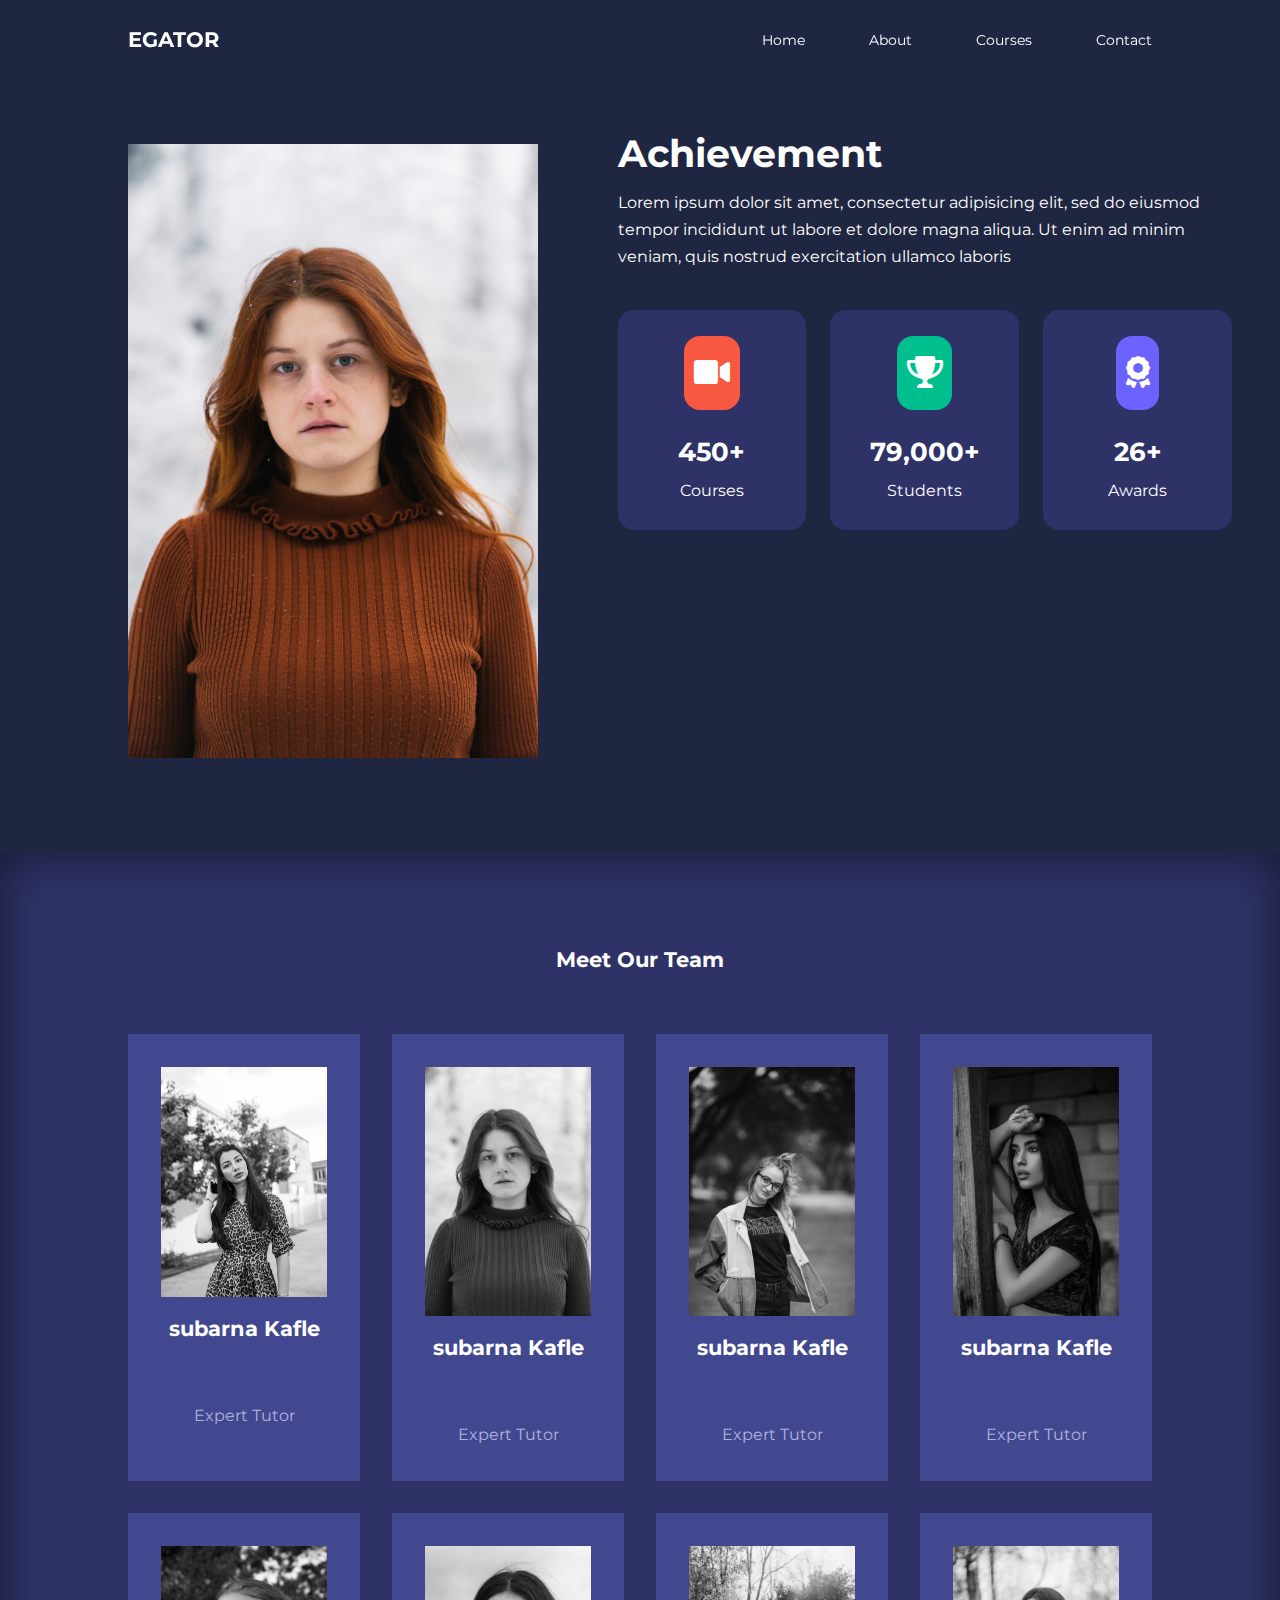
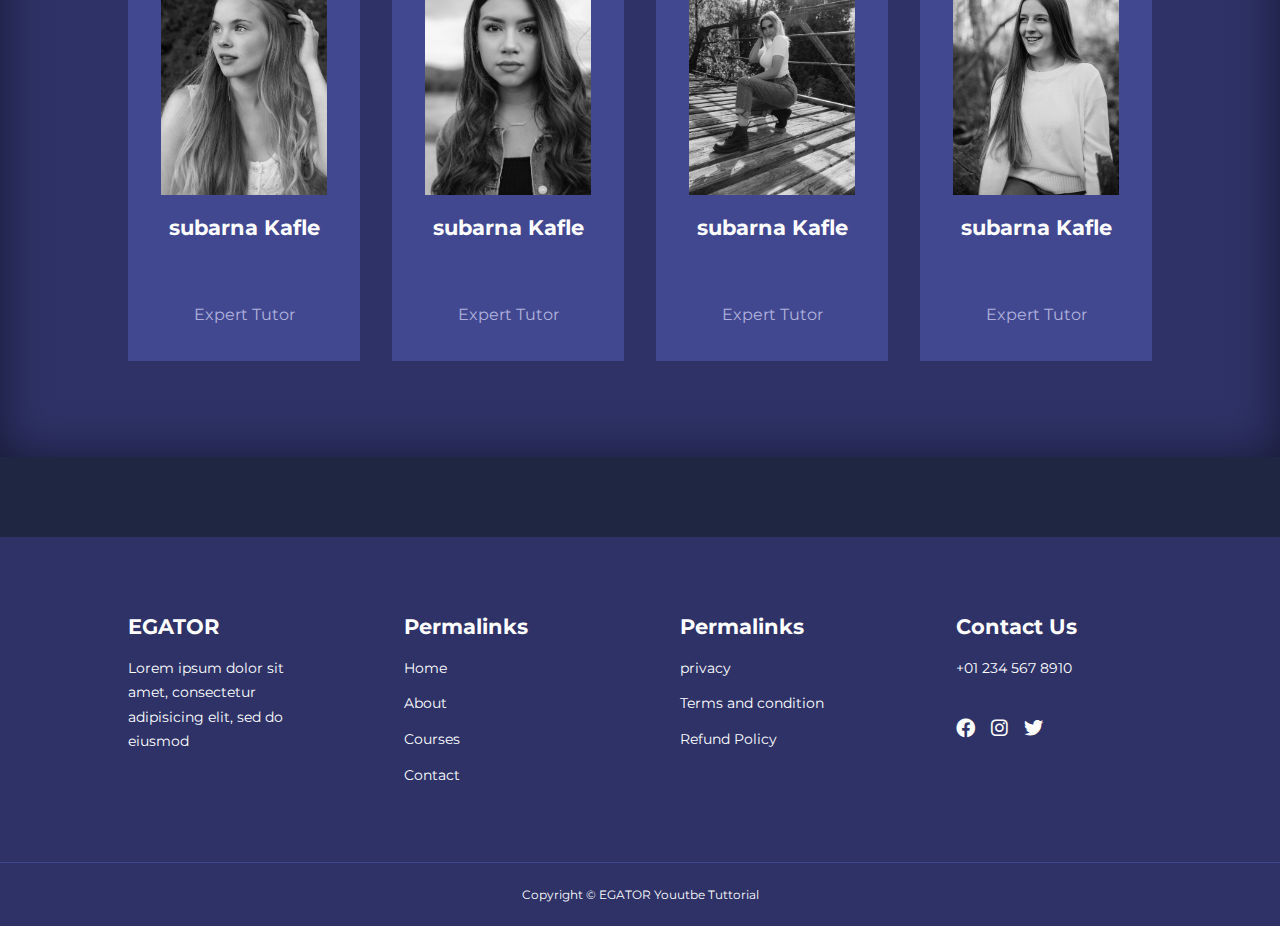
==== about.html @ 4f370e4e "initial commit" ====
<!DOCTYPE html>
<html>
<head>
    <meta charset='utf-8'>
    <meta http-equiv='X-UA-Compatible' content='IE=edge'>
    <title>Page Title</title>
    <meta name='viewport' content='width=device-width, initial-scale=1'>
    <title>Responsive Mutipage Education website Using HTML, CSS & javascript</title>
    <link rel="stylesheet" href="https://cdnjs.cloudflare.com/ajax/libs/font-awesome/6.0.0/css/all.min.css" integrity="sha512-9usAa10IRO0HhonpyAIVpjrylPvoDwiPUiKdWk5t3PyolY1cOd4DSE0Ga+ri4AuTroPR5aQvXU9xC6qOPnzFeg==" crossorigin="anonymous" referrerpolicy="no-referrer" />

     
     <link href="https://fonts.googleapis.com/css2?family=Cedarville+Cursive&family=Grenze+Gotisch:wght@500&family=Josefin+Sans:wght@300&family=Montserrat:ital,wght@0,100;0,400;0,500;1,300;1,400&family=Poppins:ital,wght@0,200;0,500;0,600;1,400;1,500;1,600&family=Roboto+Mono:wght@100&family=Rowdies:wght@300;700&display=swap" rel="stylesheet">







     <link rel='stylesheet' type='text/css' media='screen' href='style/style.css'>
     <link rel="stylesheet" type="text/css" href="style/about.css">
</head>
<body>
    <nav>
        <div class="container nav_container ">
            <a href="index.html"><h4>EGATOR</h4></a>
            <ul class="nav_menu">
               <li><a href="index.html">Home</a></li>
               <li><a href="about.html">About</a></li>
               <li><a href="courses.html">Courses</a></li>
               <li><a href="contact.html">Contact</a></li> 
            </ul>
               <button id="open-menu-btn">
                   <i class="fa-solid fa-bars"></i>
               </button>
             <button id="close-menu-btn">
                   <i class="fa-solid fa-x"></i>
               </button>
        </div>
    </nav>

    <section class="about_achievements">
        <div class="container about_achievements-container">
            <div class="about_achievements-left">
                <img src="image/p2.jpg">
            </div>
            <div class="about_achievements-right">
               <h1>Achievement</h1> 
               <p>Lorem ipsum dolor sit amet, consectetur adipisicing elit, sed do eiusmod
               tempor incididunt ut labore et dolore magna aliqua. Ut enim ad minim veniam,
               quis nostrud exercitation ullamco laboris 
               </p>
               <div class="achievements_cards">
                  <article class="achievement_card">
                      <span class="achievement_icon">
                          <i class="fa-solid fa-video"></i>
                      </span>
                      <h3>450+</h3>
                      <p>Courses</p>
                  </article> 
                  <article class="achievement_card">
                      <span class="achievement_icon">
                         <i class="fa-solid fa-trophy"></i>
                      </span>
                      <h3>79,000+</h3>
                      <p>Students</p>
                  </article> 
                  <article class="achievement_card">
                      <span class="achievement_icon">
                         <i class="fa-solid fa-award"></i>
                      </span>
                      <h3>26+</h3>
                      <p>Awards</p>
                  </article> 
               </div>
            </div>
        </div>

        
    </section>






    <section class="team">
             <h4>Meet Our Team</h4>
             <div class="container team_container">
                 <article class="team_member">
                     <div class="team_member-image">
                        <img src="image/p1.jpg"> 
                     </div>
                     <div class="team_member-info">
                       <h4>subarna Kafle</h4>
                       <p>Expert Tutor</p>  
                     </div>
                     <div class="team_member-socials">
                        <a href="https//instagram.com" target="_blank"><i class="fa-brands fa-instagram"></i></a> 
                        <a href="https//twitter.com" target="_blank"><i class="fa-brands fa-twitter"></i></a> 
                        <a href="https//linkedin.com" target="_blank"><i class="fa-brands fa-linkedin-in"></i></a> 
                     </div>
                 </article>
                  <article class="team_member">
                     <div class="team_member-image">
                        <img src="image/p2.jpg"> 
                     </div>
                     <div class="team_member-info">
                       <h4>subarna Kafle</h4>
                       <p>Expert Tutor</p>  
                     </div>
                     <div class="team_member-socials">
                        <a href="https//instagram.com" target="_blank"><i class="fa-brands fa-instagram"></i></a> 
                        <a href="https//twitter.com" target="_blank"><i class="fa-brands fa-twitter"></i></a> 
                        <a href="https//linkedin.com" target="_blank"><i class="fa-brands fa-linkedin-in"></i></a> 
                     </div>
                 </article>
                  <article class="team_member">
                     <div class="team_member-image">
                        <img src="image/p3.jpg"> 
                     </div>
                     <div class="team_member-info">
                       <h4>subarna Kafle</h4>
                       <p>Expert Tutor</p>  
                     </div>
                     <div class="team_member-socials">
                        <a href="https//instagram.com" target="_blank"><i class="fa-brands fa-instagram"></i></a> 
                        <a href="https//twitter.com" target="_blank"><i class="fa-brands fa-twitter"></i></a> 
                        <a href="https//linkedin.com" target="_blank"><i class="fa-brands fa-linkedin-in"></i></a> 
                     </div>
                      </article>
                  <article class="team_member">
                     <div class="team_member-image">
                        <img src="image/p4.jpg"> 
                     </div>
                     <div class="team_member-info">
                       <h4>subarna Kafle</h4>
                       <p>Expert Tutor</p>  
                     </div>
                     <div class="team_member-socials">
                        <a href="https//instagram.com" target="_blank"><i class="fa-brands fa-instagram"></i></a> 
                        <a href="https//twitter.com" target="_blank"><i class="fa-brands fa-twitter"></i></a> 
                        <a href="https//linkedin.com" target="_blank"><i class="fa-brands fa-linkedin-in"></i></a> 
                     </div>
                 </article>
                  <article class="team_member">
                     <div class="team_member-image">
                        <img src="image/p5.jpg"> 
                     </div>
                     <div class="team_member-info">
                       <h4>subarna Kafle</h4>
                       <p>Expert Tutor</p>  
                     </div>
                     <div class="team_member-socials">
                        <a href="https//instagram.com" target="_blank"><i class="fa-brands fa-instagram"></i></a> 
                        <a href="https//twitter.com" target="_blank"><i class="fa-brands fa-twitter"></i></a> 
                        <a href="https//linkedin.com" target="_blank"><i class="fa-brands fa-linkedin-in"></i></a> 
                     </div>
                 </article>
                  <article class="team_member">
                     <div class="team_member-image">
                        <img src="image/p9.jpg"> 
                     </div>
                     <div class="team_member-info">
                       <h4>subarna Kafle</h4>
                       <p>Expert Tutor</p>  
                        </div>
                     <div class="team_member-socials">
                        <a href="https//instagram.com" target="_blank"><i class="fa-brands fa-instagram"></i></a> 
                        <a href="https//twitter.com" target="_blank"><i class="fa-brands fa-twitter"></i></a> 
                        <a href="https//linkedin.com" target="_blank"><i class="fa-brands fa-linkedin-in"></i></a> 
                     </div>
                 </article>
                  <article class="team_member">
                     <div class="team_member-image">
                        <img src="image/p10.jpg"> 
                     </div>
                     <div class="team_member-info">
                       <h4>subarna Kafle</h4>
                       <p>Expert Tutor</p>  
                     </div>
                     <div class="team_member-socials">
                        <a href="https//instagram.com" target="_blank"><i class="fa-brands fa-instagram"></i></a> 
                        <a href="https//twitter.com" target="_blank"><i class="fa-brands fa-twitter"></i></a> 
                        <a href="https//linkedin.com" target="_blank"><i class="fa-brands fa-linkedin-in"></i></a> 
                     </div>
                 </article>
                  <article class="team_member">
                     <div class="team_member-image">
                        <img src="image/p11.jpg"> 
                     </div>
                     <div class="team_member-info">
                       <h4>subarna Kafle</h4>
                       <p>Expert Tutor</p>  
                     </div>
                     <div class="team_member-socials">
                        <a href="https//instagram.com" target="_blank"><i class="fa-brands fa-instagram"></i></a> 
                        <a href="https//twitter.com" target="_blank"><i class="fa-brands fa-twitter"></i></a> 
                        <a href="https//linkedin.com" target="_blank"><i class="fa-brands fa-linkedin-in"></i></a> 
                     </div>
                 </article>
             </div>
         </section>



    <footer class="footer">
        <div class="container footer_container">
          <div class="footer_1">
             <a href="index.html" class="footer_logo"><h4>EGATOR</h4></a> 
             <p>Lorem ipsum dolor sit amet, consectetur adipisicing elit, sed do eiusmod
            
           </p>
          </div>
          <div class="footer_2">
            <h4>Permalinks</h4>
              <ul class="Permalinks">
                <li><a href="index.html">Home</a></li> 
                <li><a href="about.html">About</a></li> 
                <li><a href="courses.html">Courses</a></li> 
                <li><a href="contact.html">Contact</a></li>  
              </ul>
          </div> 
          <div class="footer_3">
            <h4>Permalinks</h4>
              <ul class="Privacy">
                <li><a href="#">privacy</a></li> 
                <li><a href="#">Terms and condition</a></li> 
                <li><a href="#">Refund Policy</a></li>  
              </ul>
          </div>

          <div class="footer_4">
             <h4>Contact Us</h4> 
             <div>
                <p>+01 234 567 8910</p> 
             </div>
             <ul class="footer_social"> 
                <li>
                    <a href="#"><i class="fa-brands fa-facebook"></i></a>
                </li> 
                <li>
                    <a href="#"><i class="fa-brands fa-instagram"></i></a>
                </li>
                <li>
                    <a href="#"><i class="fa-brands fa-twitter"></i></a>
                </li>
                <li>
                    <a href="#"><i class="fa-solid fa-alarm-clock"></i></a>
                </li>
             </ul>
          </div> 
        </div>
         
                
                     

        <div class="footer_copyright"> 
               <small>Copyright &copy; EGATOR Youutbe Tuttorial</small> 
            </div>
    </footer>

   
    <script src="main.js"></script>

</body>
</html>
---- style/style.css ----
*{
	margin: 0;
	padding: 0;
	border: 0;
	outline: 0;
	text-decoration: none;
	list-style: none;
	box-sizing: border-box;
}
:root{
	--color-primary: #6c63ff;
	--color-success: #00bf8e;
	--color-warning: #f7c94b;
	--color-danger: #f75842;
	--color-danger-varient: rgba(247, 88, 66, 0.4);
	--color-white: #fff;
	--color-light: rgba(225, 225, 255, 0.7);
	--color-black: #000;
	--color-bg: #1f2641;
	--color-bg1: #2e3267;
	--color-bg2: #424890;

	 --container-width-lg: 80%;
	 --container-width-md: 90%;
	 --container-width-sm: 94%;


	 --transition: all 400ms ease;

}
body{
	font-family: "Montserrat", sans-serif;
	line-height: 1.7;
	color: var(--color-white);
	background: var(--color-bg);
}
.container{
	width: var(--container-width-lg);
	margin: 0 auto;
}
section{
	padding: 6rem 0;
}
section h2{
	text-align: center;
	margin-bottom: 4rem;
}
h1,h2,h3,h4,h5{
	line-height: 1.2rem;
}
h1{
	font-size: 2.4rem;
}
h2{
	font-size: 2rem;
}
h3{
	font-size: 1.6rem;
}
h4{
	font-size: 1.3rem;
}
a{
	color: var(--color-white);

}
img{
	width: 100%;
	display: block;
	object-fit: cover;
}
.btn{
	display: inline-block;
	background: var(--color-white);
	color: var(--color-black);
	padding: 1rem 2rem;
	border: 1px solid transparent;
	font-weight: 500;
	transition: var(--transition);
}
.btn:hover{
	background: transparent;
	color: var(--color-white);
	border-color: var(--color-white);
}
.btn-primary{
	background: var(--color-danger);
	color: var(--color-white);
}
/*==============navbar=================*/
nav {
	background: transparent;
	width: 100vw;
	height: 5rem;
	position: fixed;
	top: 0;
	z-index: 11;
}



.window-scroll{
   background: var(--color-primary);
   box-shadow: 0 1rem 2rem rgba(0, 0, 0, 0.3);
}


.nav_container {
	height: 100%;
	display: flex;
	justify-content: space-between;
	align-items: center;
}
nav button {
	display: none;
}
.nav_menu{
	display: flex;
	align-items: center;
	gap: 4rem;
}
.nav_menu a{
	font-size: 0.9rem;
	transition: all 400ms ease;

}
.nav_menu a:hover {
	color: var(--color-bg2);
}
/*==============Header=================*/
header{
	position: relative;
	top: 5rem;
	overflow: hidden;
	height: 70vh;
	margin-bottom: 5rem;
}
.header_container{
   
   display: grid;
   grid-template-columns: 1fr 1fr;
   align-items: center;
   gap: 5rem;
   height: 100%;	
}

.header_left p{
	margin: 1rem 0 2.4rem;
}

.header_left h1{
	line-height: 50px;
}
/*==============categories=================*/

.categories{
	font-size: 11px;
	height: 32rem;
	background: var(--color-bg1);
}
.categories h1{
	line-height: 1;
	margin-bottom: 3rem;
}
.categories_container {
	display: grid;
	grid-template-columns: 40% 60%;
	
}
.categories_left p{
	margin: 1rem 0 3rem;
}
.categories_right{
	display: grid;
	grid-template-columns: repeat(3, 1fr);
	gap: 1.2rem;
}
.category {
	background: var(--color-bg2);
	padding: 2rem;
	border-radius: 2rem;
	transition: var(--transition);
}
.category:hover{
	box-shadow: 0 3rem 3rem rgba(0, 0, 0, 0.3);
	z-index: 1;
}
.category:nth-child(2) .category_icon {
	background: var(--color-danger);
}
.category:nth-child(3) .category_icon {
	background: var(--color-success);
}
.category:nth-child(4) .category_icon {
	background: var(--color-warning);
}
.category:nth-child(5) .category_icon {
	background: var(--color-danger);
}
.category:nth-child(6) .category_icon {
	background: var(--color-danger);
}
.categories_left{
	margin-right: 4rem;
}
.category_icon {
	background: var(--color-primary);
	padding: 0.7rem;
	border-radius: 0.9rem;
}
.category h5 {
margin: 2rem 0 1rem;
}
.category p{
	font-size: 0.85rem;
}
.courses{
	margin-top: 10rem;
}
.courses_container{
	display: grid;
	grid-template-columns: repeat(3, 1fr);
	gap: 2rem;
}
.course {
	background: var(--color-bg1);
	text-align: center;
	border: 1px solsid transparent;
	transition: var(--transition);
}
.course:hover {
	text-align: center;
	background: transparent;
	border: var(--color-primary);
}
.course_info{
	padding: 2rem;
}
.course_info h4{
	line-height: 30px;
}
.course_info p{
	margin: 1.2rem 0 2rem;
	font-size: 0.9rem;
}
.faqs{
	background: var(--color-bg1);
	box-shadow: inset 0 0 3rem rgba(0, 0, 0, 0.5);
} 
.faqs_container{
	display: grid;
	grid-template-columns: 1fr 1fr;
	gap: 1rem;
}
.faq{
	padding: 2rem;
	display: flex;
	align-items: center;
	gap: 1.4rem;
	height: fit-content;
	background: var(--color-primary);
	cursor: pointer;
}
.faq h4{
	font-size: 1rem;
	line-height: 2.2;
}
.faq_icon{
	align-self: flex-start;
	font-size: 1.2rem;
}
.faq p{
	margin-top: 0.8rem;
	display: none;
}
.faq.open p{
	display: block;
}
.testimonials_container{
	overflow-x: hidden;
	position: relative;
	position: relative;
}
.Testimonial{
	padding-top: 2rem;
}
.avatar{
	width: 6rem;
	height: 6rem;
	border-radius: 50%;
	overflow: hidden;
	margin: 0 auto 1rem;
	border: 1rem solid var(--color-bg1);
}
.Testimonial_info{
	text-align: center;
}
.Testimonial_body{
	background: var(--color-primary);
	padding: 2rem;
	margin-top: 3rem;
	position: relative;
}
.Testimonial_body::before{
	content: "";
	display: block;
	background: linear-gradient(135deg, transparent,var(--color-primary), var(--color-primary),var(--color-primary));
	width: 3rem;
	height: 3rem;
	position: absolute;
	left: 50%;
	top: -1.5rem;
	transform: rotate(45deg);
}
.footer{
	background: var(--color-bg1);
	padding-top: 5rem;
	font-size: 0.9rem;
	margin-top: 5rem;
}
.footer_container {
	display: grid;
	grid-template-columns: repeat(4, 1fr);
	gap: 5rem;
}
.footer_container > div h4{
	margin-bottom: 1.2rem;
}
.footer_1 p{
	margin: 0 0 2rem;
}
.footer  ul li{
	margin-bottom: 0.7rem;
}
.footer ul li a:hover{
	text-decoration: underline;
}
.footer_social{
	display: flex;
	gap: 1rem;
	font-size: 1.2rem;
	margin-top: 2rem;
}
.footer_copyright{
	text-align: center;
	margin-top: 4rem;
	padding: 1.2rem 0;
	border-top: 1px solid var(--color-bg2);
}

/*====tab=====*/
@media screen and (max-width: 1024px){
	.container{
		width: var(--container-width-md);
	}
	h1{
		font-size: 2.2rem;
	}
	h2 {
       font-size: 1.7rem;
	}
	h3{
		font-size: 1.4rem;

	}
	h4{
		font-size: 1.2rem;
	}
	nav button{
		display: inline-block;
		background: transparent;
		font-size: 1.8rem;
		color: var(--color-white);
		cursor: pointer;
	}
	nav button#close-menu-btn{
		display: none;
	}
	.nav_menu{
		position: fixed;
		top: 5rem;
		right: 5%;
		height: fit-content;
		width: 18rem;
		flex-direction: column;
		gap: 0;
		display: none;
	}
	.nav_menu li{
		width: 100%;
		height: 5.8rem;
		animation: animateNavItem 400ms linear forwards;
		transform-origin: to right;
		opacity: 0;

	} 
	.nav_menu li:nth-child(2){
		animation-delay: 200ms;
	}
	.nav_menu li:nth-child(3){
		animation-delay: 300ms;
	}
	.nav_menu li:nth-child(4){
		animation-delay: 600ms;
	}
	@keyframes animateNavItem{
		0%{
			transform: rotateZ(-90deg) rotateX(90deg) scale(0.1);

		}
		100%{
          transform: rotateZ(0) rotateX(0) scale(1);
          opacity: 1;
		}
	}
	.nav_menu li a{
		background: var(--color-primary);
		box-shadow: -4rem 6rem 10rem rgba(0, 0, 0, 0.6);
		width: 100%;
		height: 100%;
		display: grid;
		place-items: center;
	}
	.nav_menu li a:hover{
		background: var(--color-bg2);
		color: var(--color-white);
	}
	.header{
	   height: 52vh;
	   margin-bottom: 4rem;	
	}
	.header_container{
		gap: 0;
		padding-bottom: 3rem;
	}
	.categories{
		height: auto;
	}
	.categories_container{
		grid-template-columns: 1fr;
		gap: 3rem;
	}
	.categories_left{
		margin-right: 0;
	}
.courses {
	margin-top: 0;
}
.courses_container {
	grid-template-columns: 1fr 1fr;
}
.faqs_container{
	grid-template-columns: 1fr;
}
.faq{
	padding: 1.5rem;
}
.footer_container{
	grid-template-columns: 1fr 1fr;
}
}


@media screen and (max-width: 600px){
	.container{
		width: var(--container-width-sm);
	}
	.nav_menu{
		right: 3%;
	}
	.header_container a{
		margin-bottom: 10px;
	}
	.header_container img{
		display: none;
	}

	.header{
		height: 100vh;
	}
	.header_container{
		grid-template-columns: 1fr;
		text-align: center;
		margin-top: 0;
	}
	.header_left p{
		margin-bottom: 1.3rem;
	}
	.categories_right {
		grid-template-columns: 1fr 1fr;
		gap: 0.7rem;
	}
	.category {
		padding: 1rem;
		border-radius: 1rem;
	}
	.category_icon{
		margin-top: 4px;
		display: inline-block;
	}
	.courses_container{
		grid-template-columns: 1fr;
	}

	 .Testimonial_body{
	 	padding: 1.2rem;
	 }
	 .footer_container{
	 	grid-template-columns: 1fr;
	 	text-align: center;
	 	gap: 2rem;
	 }
	 .footer_1 p{
      margin: 1rem auto;
	 }
	 .footer_social{
	 	justify-content: center;
	 }

}
---- style/about.css ----
.about_achievements {
	margin-top: 3rem;
}
.about_achievements-container{
	display: grid;
	grid-template-columns: 40% 60%;
	gap: 5rem;
}
.about_achievements-right  > p {
margin: 1.6rem 0 2.5rem;
}
.achievements_cards{
	display: grid;
	grid-template-columns: repeat(3, 1fr);
	gap: 1.5rem;
}
.achievement_card{
	background: var(--color-bg1);
	padding: 1.6rem;
	border-radius: 1rem;
	text-align: center;
	transition: var(--transition);
}
.achievement_card:hover{
	background: var(--color-bg2);
	box-shadow: 0 3rem 3rem rgba(0, 0, 0, 0.3);
}
.achievement_icon {
	background: var(--color-danger);
	padding: 0.6rem;
	border-radius: 1rem;
	display: inline-block;
	margin-bottom: 2rem;
	font-size: 2rem;
}
.achievement_card:nth-child(2) .achievement_icon{
	background: var(--color-success);
}
.achievement_card:nth-child(3) .achievement_icon{
	background: var(--color-primary);
}
.achievement_card p{
	margin-top: 1rem;
}
.team{
	background: var(--color-bg1);
	box-shadow: inset 0 0 3rem rgba(0, 0, 0, 0.5);
}
.team_container {
	display: grid;
	grid-template-columns: repeat(4, 1fr);
	gap: 2rem;
}
.team_member{
	background: var(--color-bg2);
	padding: 2rem;
	border: 1px solid transparent;
	transition: var(--transition);
	position: relative;
	overflow: hidden;

}
.team h4{
	text-align: center;
	margin-bottom: 4rem;
}
.team_member:hover{
	background: transparent;
	border-color: var(--color-primary);
}
.team_member-image img{
	filter: saturate(0);
}
.team_member:hover img{
	filter: saturate(1);
}
.team_member-info *{
	text-align: center;
	margin-top: 1.4rem;
}
.team_member-info p{
	color: var(--color-light);
}
.team_member-socials{
	position: absolute;
	top: 50%;
	transform: translateY(-50%);
	right: -100%;
	display: flex;
	flex-direction: column;
	background: var(--color-primary);
	border-radius: 1rem 0 0 1rem;
	box-shadow: -2rem 0 2rem rgba(0, 0, 0, 0.3);
	transition: var(--transition);
}
.team_member-socials a{
	padding: 1rem;
}
.team_member:hover .team_member-socials{
	right: 0;
}
@media screen and (max-width: 1024px){
	.about_achievements{
		margin-top: 2rem;
	}
	.about_achievements-container{
		grid-template-columns: 1fr;
		gap: 4rem;
	}
	.team_container{
		grid-template-columns: repeat(3, 1fr);
		gap: 1.5rem;
	}
	.team_member {
		 padding: 1rem;
	}
}
@media screen and (max-width: 600px){
	.achievements_cards{
		grid-template-columns: 1fr 1fr;
		gap: 0.7rem;
	}
	.team_container{
		grid-template-columns: 1fr 1fr;
		gap: 0.7rem;
	}
	.team_member{
		padding: 0;
	}
	.team_member p{
      margin-bottom: 1.5rem;
	}
}
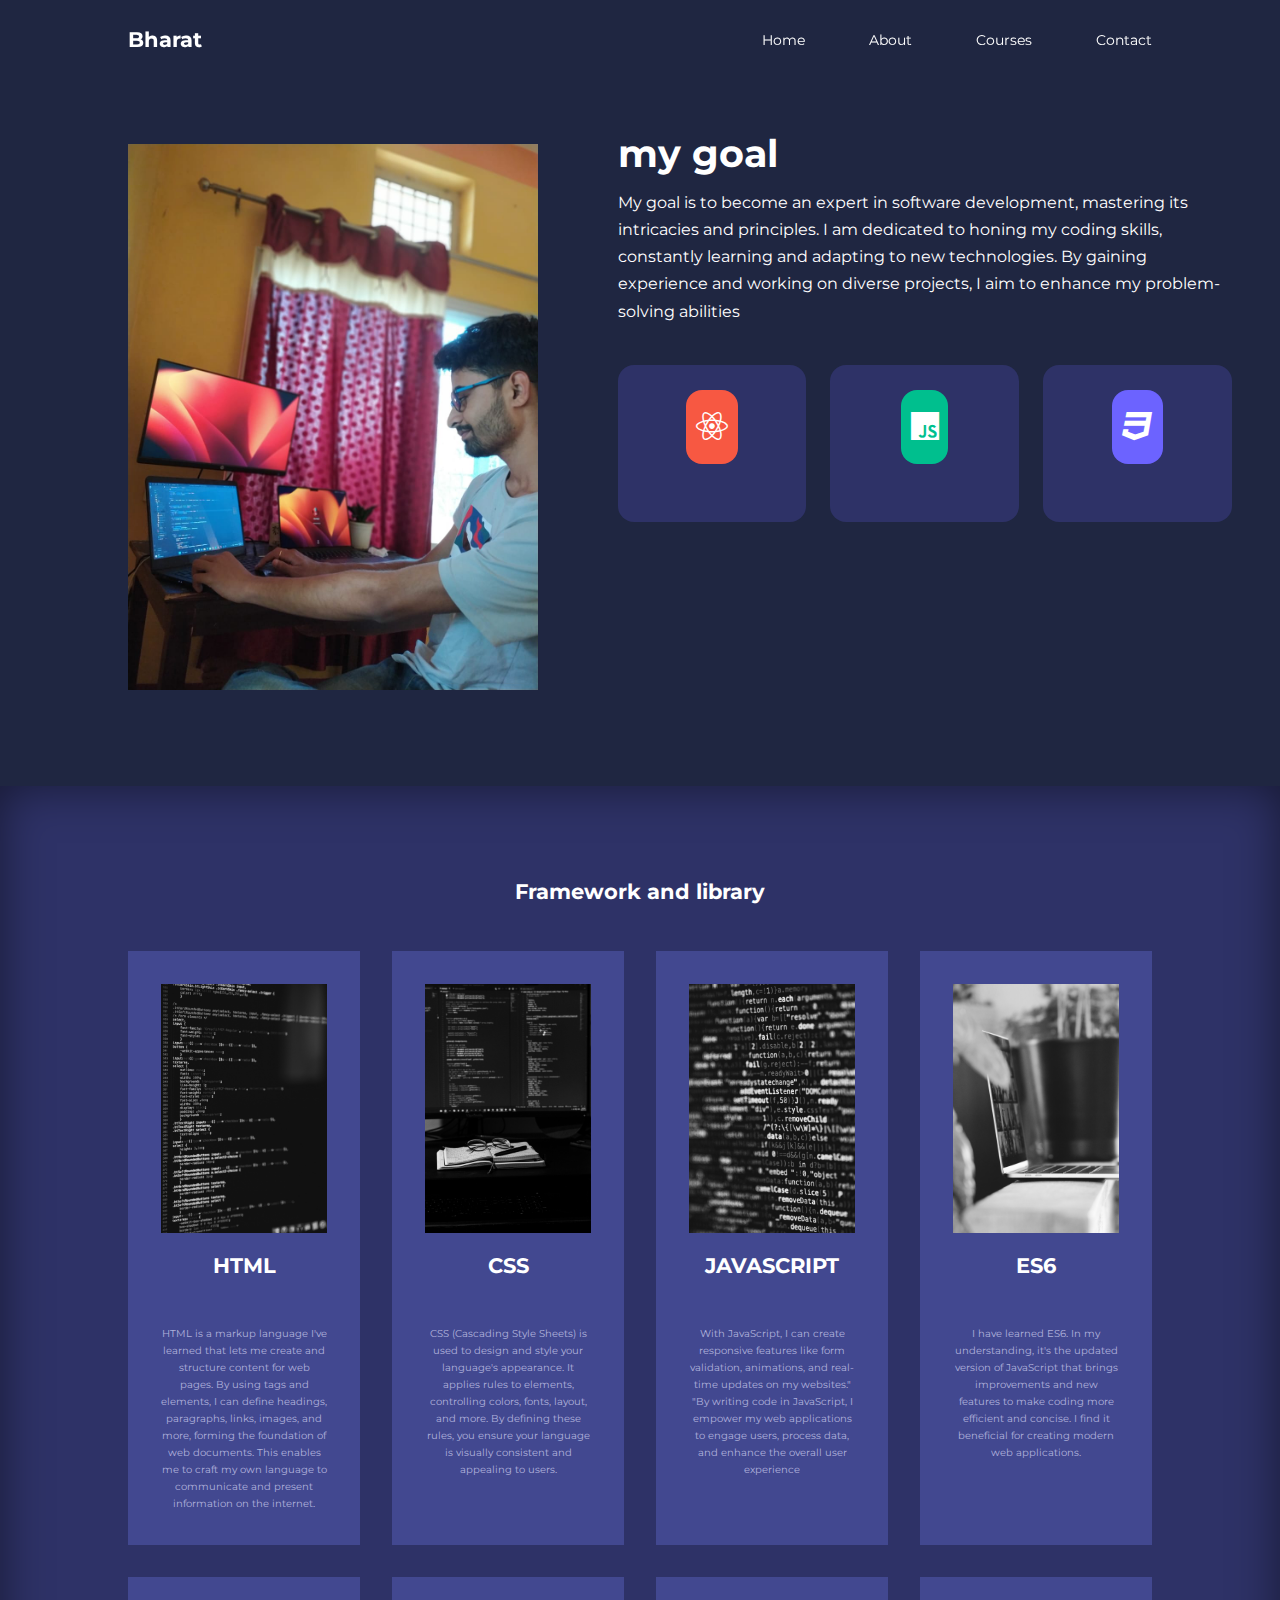
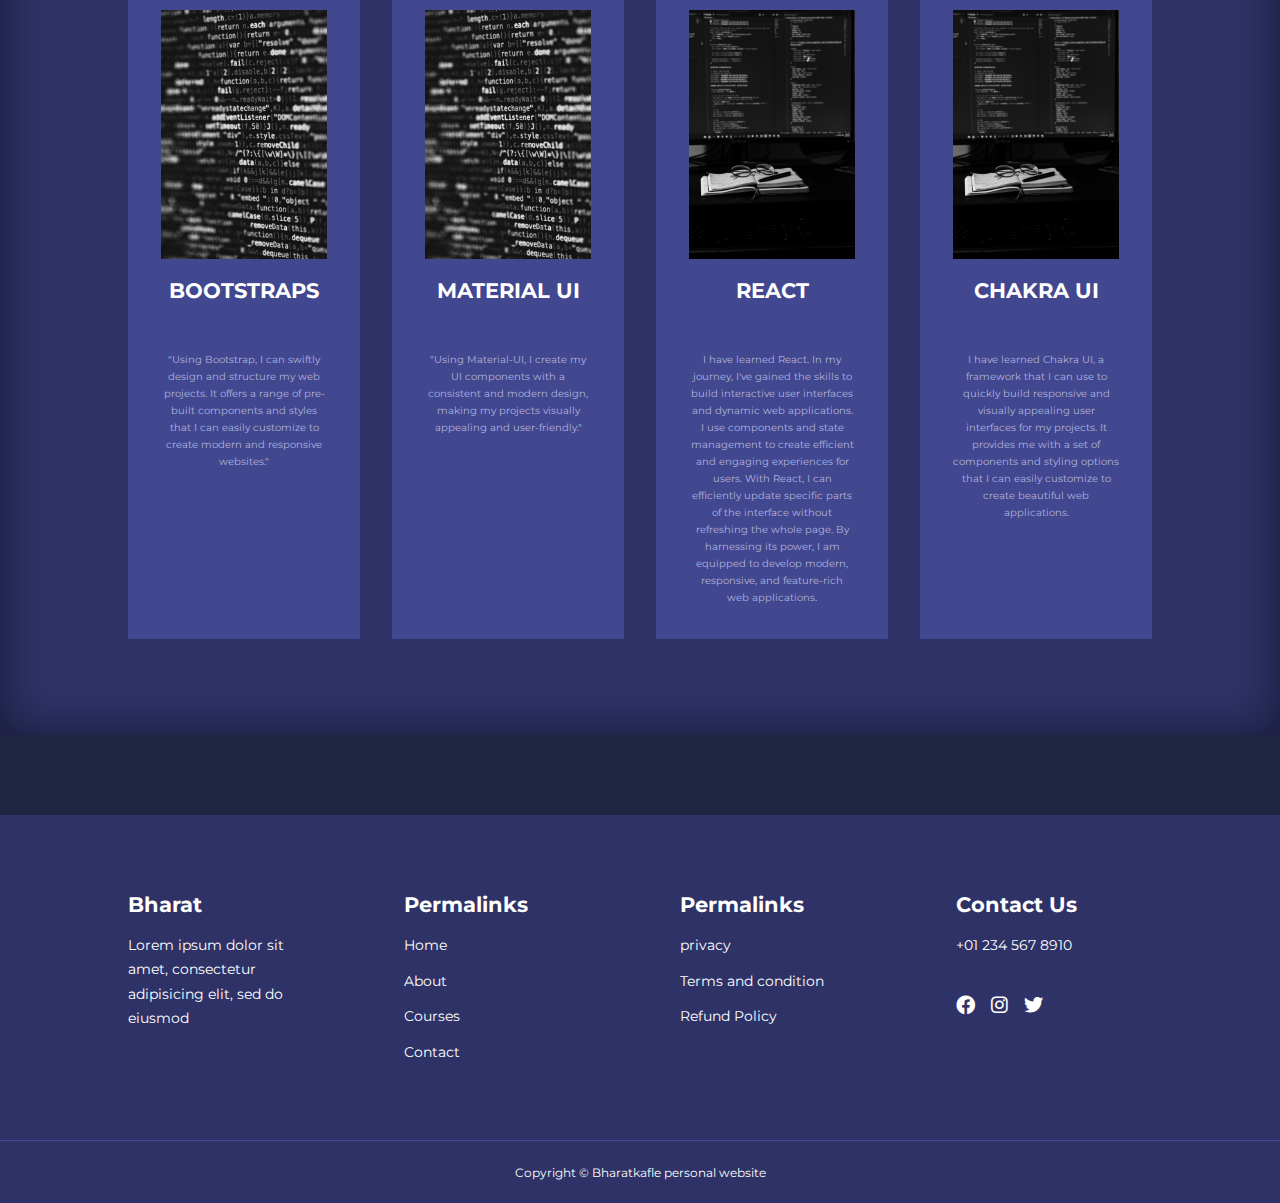
==== commit d6509930: "ain" ====
--- a/about.html
+++ b/about.html
@@ -23,7 +23,7 @@
 <body>
     <nav>
         <div class="container nav_container ">
-            <a href="index.html"><h4>EGATOR</h4></a>
+            <a href="index.html"><h4>Bharat</h4></a>
             <ul class="nav_menu">
                <li><a href="index.html">Home</a></li>
                <li><a href="about.html">About</a></li>
@@ -42,35 +42,32 @@
     <section class="about_achievements">
         <div class="container about_achievements-container">
             <div class="about_achievements-left">
-                <img src="image/p2.jpg">
+                <img src="image/p1.jpeg">
             </div>
             <div class="about_achievements-right">
-               <h1>Achievement</h1> 
-               <p>Lorem ipsum dolor sit amet, consectetur adipisicing elit, sed do eiusmod
-               tempor incididunt ut labore et dolore magna aliqua. Ut enim ad minim veniam,
-               quis nostrud exercitation ullamco laboris 
+               <h1>my goal</h1> 
+               <p>My goal is to become an expert in software development, mastering its intricacies and principles.
+I am dedicated to honing my coding skills, constantly learning and adapting to new technologies.
+By gaining experience and working on diverse projects, I aim to enhance my problem-solving abilities
                </p>
                <div class="achievements_cards">
                   <article class="achievement_card">
                       <span class="achievement_icon">
-                          <i class="fa-solid fa-video"></i>
+                         <i class="fa-brands fa-react"></i>
                       </span>
-                      <h3>450+</h3>
-                      <p>Courses</p>
+                     
                   </article> 
                   <article class="achievement_card">
                       <span class="achievement_icon">
-                         <i class="fa-solid fa-trophy"></i>
+                         <i class="fa-brands fa-js"></i>
                       </span>
-                      <h3>79,000+</h3>
-                      <p>Students</p>
+                    
                   </article> 
                   <article class="achievement_card">
                       <span class="achievement_icon">
-                         <i class="fa-solid fa-award"></i>
+                        <i class="fa-brands fa-css3"></i>
                       </span>
-                      <h3>26+</h3>
-                      <p>Awards</p>
+                     
                   </article> 
                </div>
             </div>
@@ -85,15 +82,15 @@
 
 
     <section class="team">
-             <h4>Meet Our Team</h4>
+             <h4>Framework and library</h4>
              <div class="container team_container">
                  <article class="team_member">
                      <div class="team_member-image">
-                        <img src="image/p1.jpg"> 
-                     </div>
-                     <div class="team_member-info">
-                       <h4>subarna Kafle</h4>
-                       <p>Expert Tutor</p>  
+                        <img src="image/p5.jpg"> 
+                     </div>
+                     <div class="team_member-info">
+                       <h4>HTML</h4>
+                       <p>HTML is a markup language I've learned that lets me create and structure content for web pages. By using tags and elements, I can define headings, paragraphs, links, images, and more, forming the foundation of web documents. This enables me to craft my own language to communicate and present information on the internet.</p>  
                      </div>
                      <div class="team_member-socials">
                         <a href="https//instagram.com" target="_blank"><i class="fa-brands fa-instagram"></i></a> 
@@ -106,8 +103,8 @@
                         <img src="image/p2.jpg"> 
                      </div>
                      <div class="team_member-info">
-                       <h4>subarna Kafle</h4>
-                       <p>Expert Tutor</p>  
+                       <h4>CSS</h4>
+                       <p>CSS (Cascading Style Sheets) is used to design and style your language's appearance. It applies rules to elements, controlling colors, fonts, layout, and more. By defining these rules, you ensure your language is visually consistent and appealing to users.</p>  
                      </div>
                      <div class="team_member-socials">
                         <a href="https//instagram.com" target="_blank"><i class="fa-brands fa-instagram"></i></a> 
@@ -120,8 +117,9 @@
                         <img src="image/p3.jpg"> 
                      </div>
                      <div class="team_member-info">
-                       <h4>subarna Kafle</h4>
-                       <p>Expert Tutor</p>  
+                       <h4>JAVASCRIPT</h4>
+                       <p>With JavaScript, I can create responsive features like form validation, animations, and real-time updates on my websites."
+"By writing code in JavaScript, I empower my web applications to engage users, process data, and enhance the overall user experience</p>  
                      </div>
                      <div class="team_member-socials">
                         <a href="https//instagram.com" target="_blank"><i class="fa-brands fa-instagram"></i></a> 
@@ -134,36 +132,36 @@
                         <img src="image/p4.jpg"> 
                      </div>
                      <div class="team_member-info">
-                       <h4>subarna Kafle</h4>
-                       <p>Expert Tutor</p>  
-                     </div>
-                     <div class="team_member-socials">
-                        <a href="https//instagram.com" target="_blank"><i class="fa-brands fa-instagram"></i></a> 
-                        <a href="https//twitter.com" target="_blank"><i class="fa-brands fa-twitter"></i></a> 
-                        <a href="https//linkedin.com" target="_blank"><i class="fa-brands fa-linkedin-in"></i></a> 
-                     </div>
-                 </article>
-                  <article class="team_member">
-                     <div class="team_member-image">
-                        <img src="image/p5.jpg"> 
-                     </div>
-                     <div class="team_member-info">
-                       <h4>subarna Kafle</h4>
-                       <p>Expert Tutor</p>  
-                     </div>
-                     <div class="team_member-socials">
-                        <a href="https//instagram.com" target="_blank"><i class="fa-brands fa-instagram"></i></a> 
-                        <a href="https//twitter.com" target="_blank"><i class="fa-brands fa-twitter"></i></a> 
-                        <a href="https//linkedin.com" target="_blank"><i class="fa-brands fa-linkedin-in"></i></a> 
-                     </div>
-                 </article>
-                  <article class="team_member">
-                     <div class="team_member-image">
-                        <img src="image/p9.jpg"> 
-                     </div>
-                     <div class="team_member-info">
-                       <h4>subarna Kafle</h4>
-                       <p>Expert Tutor</p>  
+                       <h4>ES6</h4>
+                       <p>I have learned ES6. In my understanding, it's the updated version of JavaScript that brings improvements and new features to make coding more efficient and concise. I find it beneficial for creating modern web applications.</p>  
+                     </div>
+                     <div class="team_member-socials">
+                        <a href="https//instagram.com" target="_blank"><i class="fa-brands fa-instagram"></i></a> 
+                        <a href="https//twitter.com" target="_blank"><i class="fa-brands fa-twitter"></i></a> 
+                        <a href="https//linkedin.com" target="_blank"><i class="fa-brands fa-linkedin-in"></i></a> 
+                     </div>
+                 </article>
+                  <article class="team_member">
+                     <div class="team_member-image">
+                        <img src="image/p3.jpg"> 
+                     </div>
+                     <div class="team_member-info">
+                       <h4>BOOTSTRAPS</h4>
+                       <p>"Using Bootstrap, I can swiftly design and structure my web projects. It offers a range of pre-built components and styles that I can easily customize to create modern and responsive websites."</p>  
+                     </div>
+                     <div class="team_member-socials">
+                        <a href="https//instagram.com" target="_blank"><i class="fa-brands fa-instagram"></i></a> 
+                        <a href="https//twitter.com" target="_blank"><i class="fa-brands fa-twitter"></i></a> 
+                        <a href="https//linkedin.com" target="_blank"><i class="fa-brands fa-linkedin-in"></i></a> 
+                     </div>
+                 </article>
+                  <article class="team_member">
+                     <div class="team_member-image">
+                        <img src="image/p3.jpg"> 
+                     </div>
+                     <div class="team_member-info">
+                       <h4>MATERIAL UI</h4>
+                       <p>"Using Material-UI, I create my UI components with a consistent and modern design, making my projects visually appealing and user-friendly."</p>  
                         </div>
                      <div class="team_member-socials">
                         <a href="https//instagram.com" target="_blank"><i class="fa-brands fa-instagram"></i></a> 
@@ -173,25 +171,25 @@
                  </article>
                   <article class="team_member">
                      <div class="team_member-image">
-                        <img src="image/p10.jpg"> 
-                     </div>
-                     <div class="team_member-info">
-                       <h4>subarna Kafle</h4>
-                       <p>Expert Tutor</p>  
-                     </div>
-                     <div class="team_member-socials">
-                        <a href="https//instagram.com" target="_blank"><i class="fa-brands fa-instagram"></i></a> 
-                        <a href="https//twitter.com" target="_blank"><i class="fa-brands fa-twitter"></i></a> 
-                        <a href="https//linkedin.com" target="_blank"><i class="fa-brands fa-linkedin-in"></i></a> 
-                     </div>
-                 </article>
-                  <article class="team_member">
-                     <div class="team_member-image">
-                        <img src="image/p11.jpg"> 
-                     </div>
-                     <div class="team_member-info">
-                       <h4>subarna Kafle</h4>
-                       <p>Expert Tutor</p>  
+                        <img src="image/p2.jpg"> 
+                     </div>
+                     <div class="team_member-info">
+                       <h4>REACT</h4>
+                       <p>I have learned React. In my journey, I've gained the skills to build interactive user interfaces and dynamic web applications. I use components and state management to create efficient and engaging experiences for users. With React, I can efficiently update specific parts of the interface without refreshing the whole page. By harnessing its power, I am equipped to develop modern, responsive, and feature-rich web applications.</p>  
+                     </div>
+                     <div class="team_member-socials">
+                        <a href="https//instagram.com" target="_blank"><i class="fa-brands fa-instagram"></i></a> 
+                        <a href="https//twitter.com" target="_blank"><i class="fa-brands fa-twitter"></i></a> 
+                        <a href="https//linkedin.com" target="_blank"><i class="fa-brands fa-linkedin-in"></i></a> 
+                     </div>
+                 </article>
+                  <article class="team_member">
+                     <div class="team_member-image">
+                        <img src="image/p2.jpg"> 
+                     </div>
+                     <div class="team_member-info">
+                       <h4>CHAKRA UI</h4>
+                       <p>I have learned Chakra UI, a framework that I can use to quickly build responsive and visually appealing user interfaces for my projects. It provides me with a set of components and styling options that I can easily customize to create beautiful web applications.</p>  
                      </div>
                      <div class="team_member-socials">
                         <a href="https//instagram.com" target="_blank"><i class="fa-brands fa-instagram"></i></a> 
@@ -207,7 +205,7 @@
     <footer class="footer">
         <div class="container footer_container">
           <div class="footer_1">
-             <a href="index.html" class="footer_logo"><h4>EGATOR</h4></a> 
+             <a href="index.html" class="footer_logo"><h4>Bharat</h4></a> 
              <p>Lorem ipsum dolor sit amet, consectetur adipisicing elit, sed do eiusmod
             
            </p>
@@ -256,7 +254,7 @@
                      
 
         <div class="footer_copyright"> 
-               <small>Copyright &copy; EGATOR Youutbe Tuttorial</small> 
+               <small>Copyright &copy; Bharatkafle personal website</small> 
             </div>
     </footer>
 
--- a/style/style.css
+++ b/style/style.css
@@ -394,15 +394,18 @@
 		opacity: 0;
 
 	} 
-	.nav_menu li:nth-child(2){
+	.Navbar__Click_link li:nth-child(2){
 		animation-delay: 200ms;
 	}
-	.nav_menu li:nth-child(3){
+	.Navbar__Click_link li:nth-child(3){
 		animation-delay: 300ms;
 	}
-	.nav_menu li:nth-child(4){
+	.Navbar__Click_link li:nth-child(4){
 		animation-delay: 600ms;
 	}
+
+
+
 	@keyframes animateNavItem{
 		0%{
 			transform: rotateZ(-90deg) rotateX(90deg) scale(0.1);
--- a/style/about.css
+++ b/style/about.css
@@ -62,7 +62,8 @@
 }
 .team h4{
 	text-align: center;
-	margin-bottom: 4rem;
+	margin-bottom: 50px;
+	
 }
 .team_member:hover{
 	background: transparent;
@@ -80,6 +81,7 @@
 }
 .team_member-info p{
 	color: var(--color-light);
+	font-size: 10px;
 }
 .team_member-socials{
 	position: absolute;
